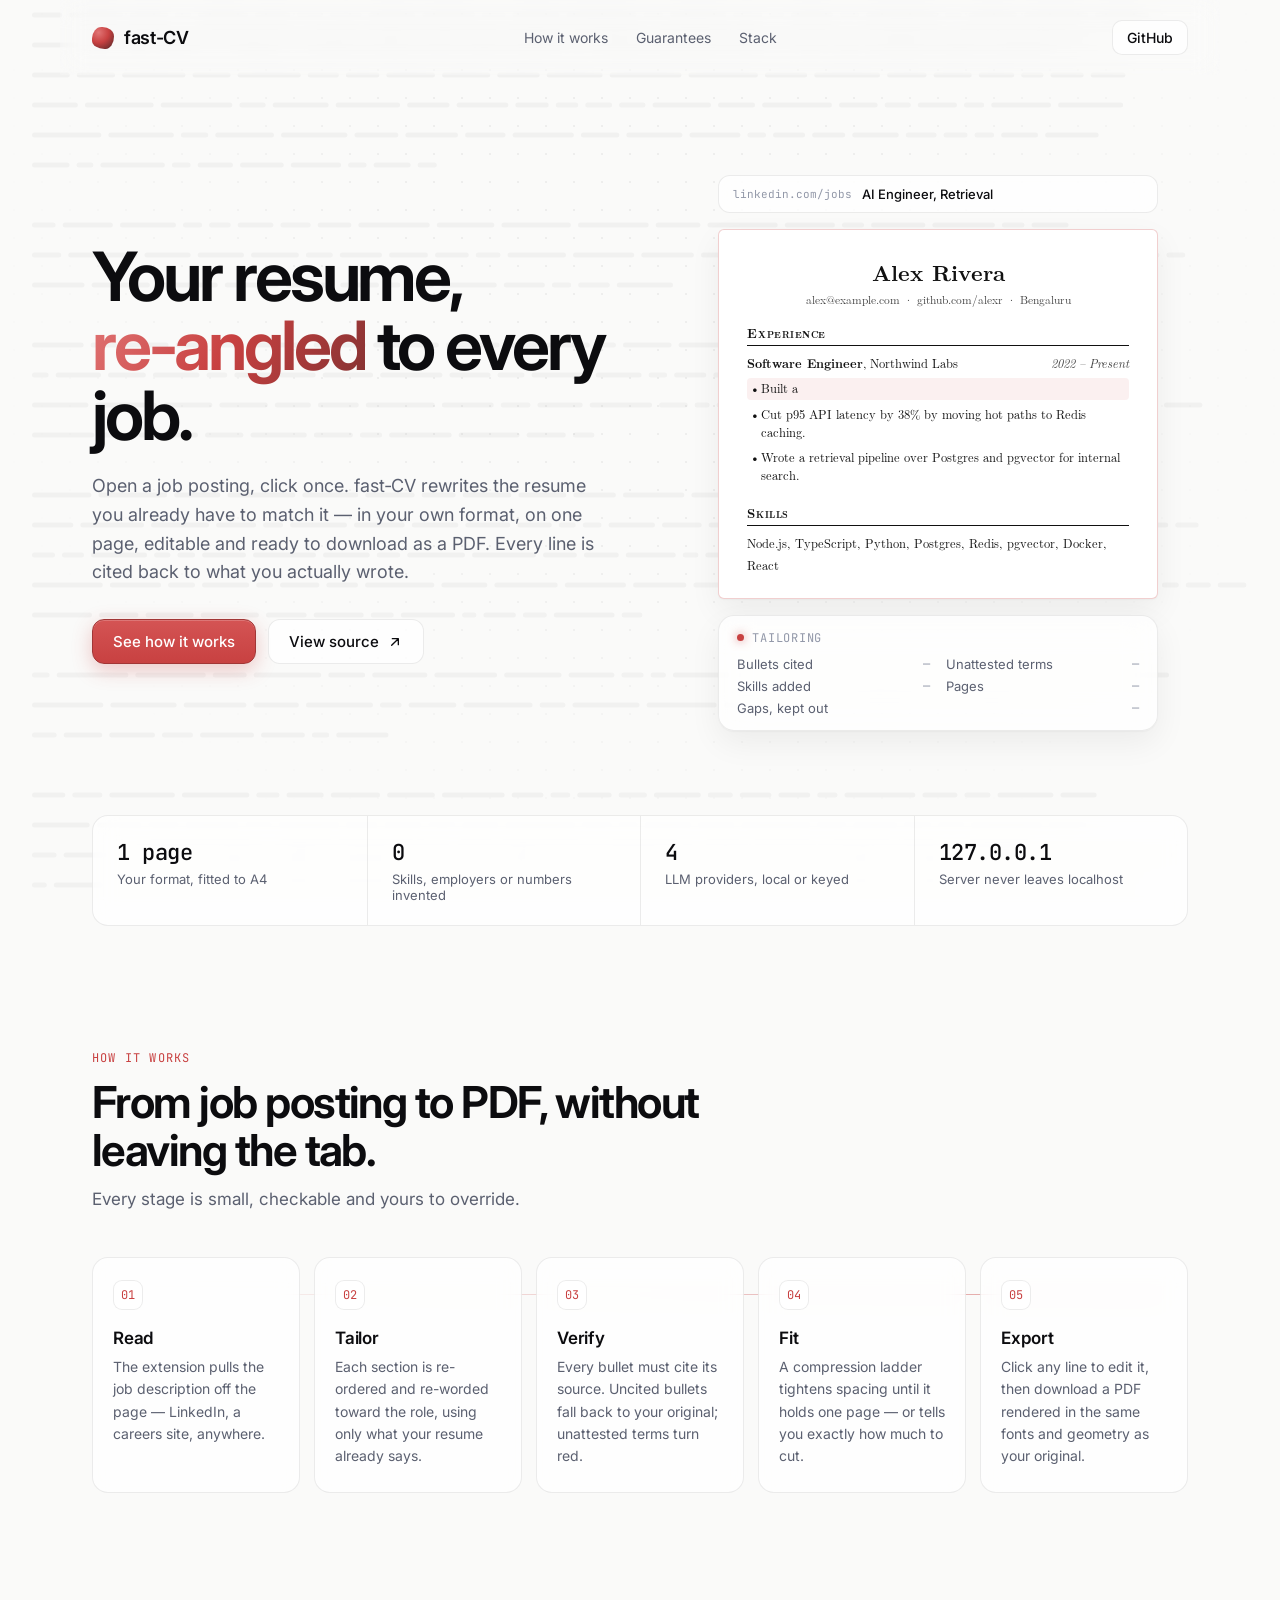
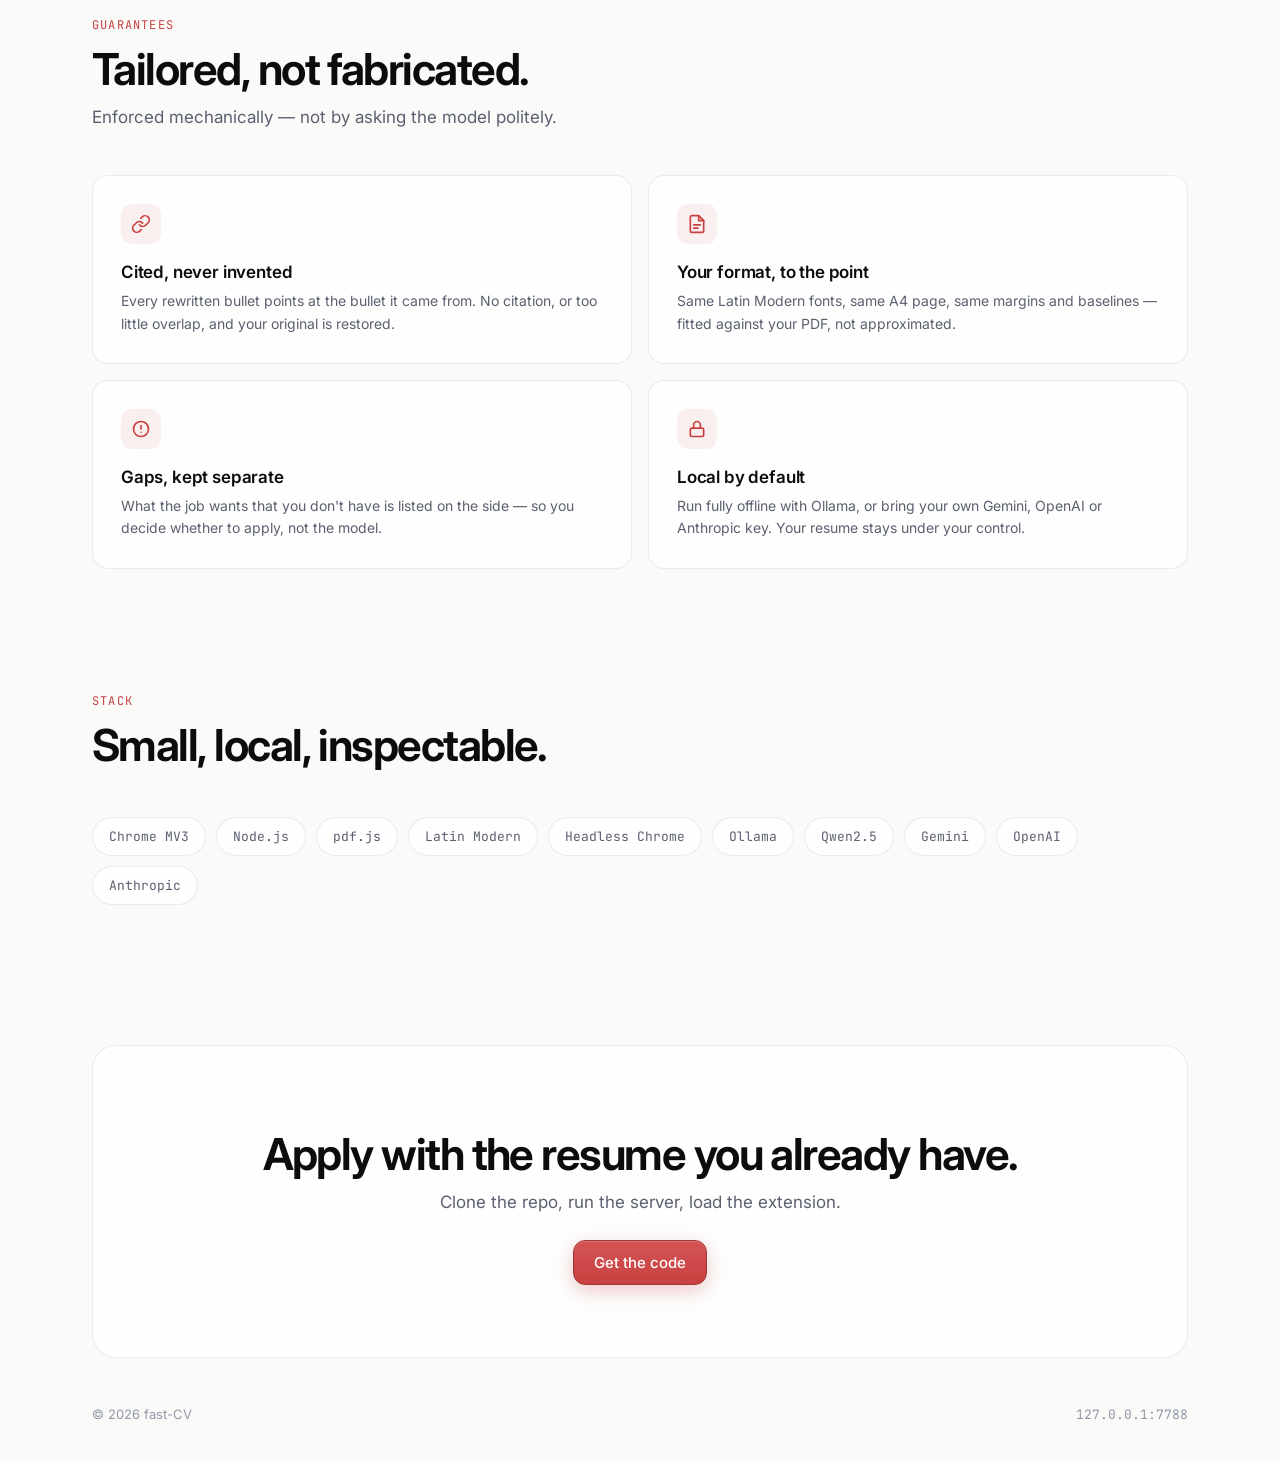
==== landing/index.html @ a560c229 "[FEAT] - Vibe coded version rollout" ====
<!doctype html>
<html lang="en">
  <head>
    <meta charset="UTF-8" />
    <meta name="viewport" content="width=device-width, initial-scale=1.0" />
    <title>fast-CV</title>
    <meta
      name="description"
      content="fast-CV re-angles the resume you already have to the job you're looking at — in your own format, on one page, without inventing anything."
    />
    <meta name="theme-color" content="#fafaf9" />
    <meta property="og:title" content="fast-CV — Your resume, re-angled to the job" />
    <meta
      property="og:description"
      content="Open a job, click once, get your resume tailored to it — cited, verified, one page."
    />
    <meta property="og:type" content="website" />
    <link rel="icon" href="data:image/svg+xml,%3Csvg xmlns='http://www.w3.org/2000/svg' viewBox='0 0 64 64'%3E%3Cdefs%3E%3CradialGradient id='g' cx='.3' cy='.25' r='.85'%3E%3Cstop offset='0' stop-color='%23e17575'/%3E%3Cstop offset='.45' stop-color='%23c84141'/%3E%3Cstop offset='.75' stop-color='%23853232'/%3E%3Cstop offset='1' stop-color='%233d1a1a'/%3E%3C/radialGradient%3E%3C/defs%3E%3Cpath fill='url(%23g)' d='M32 4c14 0 28 10 28 27S47 60 31 60 4 49 4 33 18 4 32 4z'/%3E%3C/svg%3E" type="image/svg+xml" />
    <link rel="preconnect" href="https://fonts.googleapis.com" />
    <link rel="preconnect" href="https://fonts.gstatic.com" crossorigin />
    <link
      href="https://fonts.googleapis.com/css2?family=Inter:wght@400;500;600;700&family=JetBrains+Mono:wght@400;500&display=swap"
      rel="stylesheet"
    />
    <link rel="stylesheet" href="index.css" />
    <script>
      document.documentElement.classList.add("js");
    </script>
  </head>
  <body>
    <div class="backdrop" aria-hidden="true">
      <canvas id="lines"></canvas>
      <div class="grid"></div>
    </div>

    <header class="nav">
      <a class="logo" href="#top" aria-label="fast-CV home">
        <span class="logo-mark"></span>
        fast-CV
      </a>
      <nav class="nav-links">
        <a href="#how">How it works</a>
        <a href="#features">Guarantees</a>
        <a href="#stack">Stack</a>
      </nav>
      <div class="nav-actions">
        <a class="btn btn-small nav-github" href="https://github.com/thenameisvicky/fast-resume" target="_blank" rel="noopener">GitHub</a>
        <button id="menuToggle" class="icon-btn menu-btn" aria-label="Open menu" aria-expanded="false" aria-controls="mobileMenu">
          <span class="menu-lines"><span></span><span></span></span>
        </button>
      </div>
    </header>

    <nav id="mobileMenu" class="mobile-menu" aria-label="Mobile">
      <a href="#how">How it works</a>
      <a href="#features">Guarantees</a>
      <a href="#stack">Stack</a>
      <a href="https://github.com/thenameisvicky/fast-resume" target="_blank" rel="noopener">GitHub</a>
    </nav>

    <main id="top">
      <section class="hero">
        <div class="hero-copy">
          <h1 class="load-in" style="--d: 0ms">Your resume, <span class="accent">re&#8209;angled</span> to every job.</h1>
          <p class="lead load-in" style="--d: 200ms">
            Open a job posting, click once. fast&#8209;CV rewrites the resume you already
            have to match it — in your own format, on one page, editable and ready
            to download as a PDF. Every line is cited back to what you actually wrote.
          </p>
          <div class="hero-cta load-in" style="--d: 300ms">
            <a class="btn btn-primary" href="#how">See how it works</a>
            <a class="btn btn-ghost" href="https://github.com/thenameisvicky/fast-resume" target="_blank" rel="noopener">
              View source
              <svg viewBox="0 0 24 24" fill="none" stroke="currentColor" stroke-width="2" stroke-linecap="round" stroke-linejoin="round"><path d="M7 17 17 7M8 7h9v9"/></svg>
            </a>
          </div>
        </div>

        <div class="hero-visual load-in" style="--d: 450ms">
          <div class="job">
            <span class="job-host" id="jobHost">jobs.example.com</span>
            <span class="job-title" id="jobTitle">AI Engineer, Retrieval</span>
          </div>

          <article class="paper" id="paper" aria-label="Example resume being tailored">
            <p class="paper-name">Alex Rivera</p>
            <p class="paper-contact">alex@example.com · github.com/alexr · Bengaluru</p>
            <span class="paper-rule">Experience</span>
            <div class="paper-role"><span><b>Software Engineer</b>, Northwind Labs</span><em>2022 – Present</em></div>
            <ul class="bullets" id="bullets"></ul>
            <span class="paper-rule">Skills</span>
            <p class="skills" id="skills"></p>
          </article>

          <div class="status-card">
            <div class="status-head">
              <span class="live-dot"></span>
              <span id="demoState">Reading job post</span>
            </div>
            <ul class="checks" id="checks">
              <li data-check="cited"><span>Bullets cited</span><span class="check-value">—</span></li>
              <li data-check="unattested"><span>Unattested terms</span><span class="check-value">—</span></li>
              <li data-check="added"><span>Skills added</span><span class="check-value">—</span></li>
              <li data-check="pages"><span>Pages</span><span class="check-value">—</span></li>
              <li data-check="gaps" class="gaps"><span>Gaps, kept out</span><span class="check-value">—</span></li>
            </ul>
          </div>
        </div>
      </section>

      <section class="specs reveal" aria-label="Guarantees in numbers">
        <div class="spec"><span class="spec-value">1 page</span><span class="spec-label">Your format, fitted to A4</span></div>
        <div class="spec"><span class="spec-value">0</span><span class="spec-label">Skills, employers or numbers invented</span></div>
        <div class="spec"><span class="spec-value">4</span><span class="spec-label">LLM providers, local or keyed</span></div>
        <div class="spec"><span class="spec-value">127.0.0.1</span><span class="spec-label">Server never leaves localhost</span></div>
      </section>

      <section id="how" class="section">
        <div class="section-head reveal">
          <span class="eyebrow">How it works</span>
          <h2>From job posting to PDF, without leaving the tab.</h2>
          <p>Every stage is small, checkable and yours to override.</p>
        </div>

        <ol class="pipeline">
          <li class="stage reveal">
            <span class="stage-num">01</span>
            <h3>Read</h3>
            <p>The extension pulls the job description off the page — LinkedIn, a careers site, anywhere.</p>
          </li>
          <li class="stage reveal">
            <span class="stage-num">02</span>
            <h3>Tailor</h3>
            <p>Each section is re-ordered and re-worded toward the role, using only what your resume already says.</p>
          </li>
          <li class="stage reveal">
            <span class="stage-num">03</span>
            <h3>Verify</h3>
            <p>Every bullet must cite its source. Uncited bullets fall back to your original; unattested terms turn red.</p>
          </li>
          <li class="stage reveal">
            <span class="stage-num">04</span>
            <h3>Fit</h3>
            <p>A compression ladder tightens spacing until it holds one page — or tells you exactly how much to cut.</p>
          </li>
          <li class="stage reveal">
            <span class="stage-num">05</span>
            <h3>Export</h3>
            <p>Click any line to edit it, then download a PDF rendered in the same fonts and geometry as your original.</p>
          </li>
        </ol>
      </section>

      <section id="features" class="section">
        <div class="section-head reveal">
          <span class="eyebrow">Guarantees</span>
          <h2>Tailored, not fabricated.</h2>
          <p>Enforced mechanically — not by asking the model politely.</p>
        </div>

        <div class="features">
          <article class="feature reveal">
            <div class="feature-icon">
              <svg viewBox="0 0 24 24" fill="none" stroke="currentColor" stroke-width="2" stroke-linecap="round" stroke-linejoin="round"><path d="M10 13a5 5 0 0 0 7.54.54l3-3a5 5 0 0 0-7.07-7.07l-1.72 1.71"/><path d="M14 11a5 5 0 0 0-7.54-.54l-3 3a5 5 0 0 0 7.07 7.07l1.71-1.71"/></svg>
            </div>
            <h3>Cited, never invented</h3>
            <p>Every rewritten bullet points at the bullet it came from. No citation, or too little overlap, and your original is restored.</p>
          </article>
          <article class="feature reveal">
            <div class="feature-icon">
              <svg viewBox="0 0 24 24" fill="none" stroke="currentColor" stroke-width="2" stroke-linecap="round" stroke-linejoin="round"><path d="M14 2H6a2 2 0 0 0-2 2v16a2 2 0 0 0 2 2h12a2 2 0 0 0 2-2V8z"/><path d="M14 2v6h6M8 13h8M8 17h5"/></svg>
            </div>
            <h3>Your format, to the point</h3>
            <p>Same Latin Modern fonts, same A4 page, same margins and baselines — fitted against your PDF, not approximated.</p>
          </article>
          <article class="feature reveal">
            <div class="feature-icon">
              <svg viewBox="0 0 24 24" fill="none" stroke="currentColor" stroke-width="2" stroke-linecap="round" stroke-linejoin="round"><circle cx="12" cy="12" r="9"/><path d="M12 8v4M12 16h.01"/></svg>
            </div>
            <h3>Gaps, kept separate</h3>
            <p>What the job wants that you don't have is listed on the side — so you decide whether to apply, not the model.</p>
          </article>
          <article class="feature reveal">
            <div class="feature-icon">
              <svg viewBox="0 0 24 24" fill="none" stroke="currentColor" stroke-width="2" stroke-linecap="round" stroke-linejoin="round"><rect x="4" y="11" width="16" height="10" rx="2"/><path d="M8 11V7a4 4 0 0 1 8 0v4"/></svg>
            </div>
            <h3>Local by default</h3>
            <p>Run fully offline with Ollama, or bring your own Gemini, OpenAI or Anthropic key. Your resume stays under your control.</p>
          </article>
        </div>
      </section>

      <section id="stack" class="section">
        <div class="section-head reveal">
          <span class="eyebrow">Stack</span>
          <h2>Small, local, inspectable.</h2>
        </div>
        <ul class="stack reveal">
          <li>Chrome MV3</li>
          <li>Node.js</li>
          <li>pdf.js</li>
          <li>Latin Modern</li>
          <li>Headless Chrome</li>
          <li>Ollama</li>
          <li>Qwen2.5</li>
          <li>Gemini</li>
          <li>OpenAI</li>
          <li>Anthropic</li>
        </ul>
      </section>

      <section class="cta reveal">
        <h2>Apply with the resume you already have.</h2>
        <p>Clone the repo, run the server, load the extension.</p>
        <a class="btn btn-primary" href="https://github.com/thenameisvicky/fast-resume" target="_blank" rel="noopener">Get the code</a>
      </section>
    </main>

    <footer class="footer">
      <span>© <span id="year"></span> fast-CV</span>
      <span class="footer-mono">127.0.0.1:7788</span>
    </footer>

    <script src="index.js" defer></script>
  </body>
</html>
---- landing/index.css ----
* {
  box-sizing: border-box;
}

:root {
  --bg: #fafaf9;
  --surface: rgba(255, 255, 255, 0.72);
  --surface-solid: #ffffff;
  --border: rgba(15, 15, 20, 0.08);
  --text: #0c0c0f;
  --muted: #5b6070;
  --faint: #9298a8;
  --accent: #c84141;
  --accent-strong: #a13636;
  --accent-soft: rgba(200, 65, 65, 0.08);
  --grid: rgba(15, 15, 20, 0.05);
  --shadow: 0 1px 2px rgba(15, 15, 20, 0.04), 0 12px 32px rgba(15, 15, 20, 0.06);
  --radius: 16px;
  color-scheme: light;
}

html {
  scroll-behavior: smooth;
}

body {
  margin: 0;
  min-height: 100vh;
  background: var(--bg);
  color: var(--text);
  font-family: Inter, system-ui, -apple-system, sans-serif;
  -webkit-font-smoothing: antialiased;
  overflow-x: hidden;
}

a {
  color: inherit;
  text-decoration: none;
}

/* ---------- Animated background ---------- */

.backdrop {
  position: fixed;
  inset: 0;
  z-index: -1;
  overflow: hidden;
  pointer-events: none;
}

#lines {
  position: absolute;
  inset: 0;
  width: 100%;
  height: 100%;
}

.grid {
  position: absolute;
  inset: 0;
  background-image: radial-gradient(var(--grid) 1px, transparent 1px);
  background-size: 28px 28px;
  mask-image: radial-gradient(ellipse at 50% 30%, #000 30%, transparent 75%);
  -webkit-mask-image: radial-gradient(ellipse at 50% 30%, #000 30%, transparent 75%);
}

/* ---------- Nav ---------- */

.nav {
  position: sticky;
  top: 0;
  z-index: 10;
  display: flex;
  align-items: center;
  justify-content: space-between;
  gap: 16px;
  max-width: 1160px;
  margin: 0 auto;
  padding: 20px 32px;
  backdrop-filter: blur(12px);
  -webkit-backdrop-filter: blur(12px);
}

.logo {
  display: flex;
  align-items: center;
  gap: 10px;
  font-size: 18px;
  font-weight: 600;
  letter-spacing: -0.02em;
}

.logo-mark {
  width: 22px;
  height: 22px;
  background: radial-gradient(circle at 30% 25%, #e17575, #c84141 45%, #853232 75%, #3d1a1a 100%);
  border-radius: 45% 55% 40% 60% / 55% 45% 60% 40%;
  animation:
    spin 8s linear infinite,
    morph 4s ease-in-out infinite alternate;
}

.nav-links {
  display: flex;
  gap: 28px;
  font-size: 14px;
  color: var(--muted);
}

.nav-links a:hover {
  color: var(--text);
}

.nav-actions {
  display: flex;
  align-items: center;
  gap: 10px;
}

.icon-btn {
  width: 36px;
  height: 36px;
  display: grid;
  place-items: center;
  border-radius: 10px;
  border: 1px solid var(--border);
  background: var(--surface);
  color: var(--muted);
  cursor: pointer;
  transition: color 200ms ease, border-color 200ms ease;
}

.icon-btn:hover {
  color: var(--text);
}

.icon-btn svg {
  width: 16px;
  height: 16px;
}

/* ---------- Buttons ---------- */

.btn {
  display: inline-flex;
  align-items: center;
  gap: 8px;
  padding: 12px 20px;
  border-radius: 12px;
  font-size: 15px;
  font-weight: 500;
  border: 1px solid var(--border);
  background: var(--surface);
  transition: transform 150ms ease, box-shadow 200ms ease, background 200ms ease;
}

.btn:active {
  transform: scale(0.97);
}

.btn svg {
  width: 16px;
  height: 16px;
}

.btn-small {
  padding: 8px 14px;
  font-size: 14px;
  border-radius: 10px;
}

.btn-primary {
  background: linear-gradient(180deg, #d45454, #c84141);
  border-color: #a13636;
  color: #fff;
  box-shadow: 0 6px 20px rgba(200, 65, 65, 0.28), inset 0 1px 0 rgba(255, 255, 255, 0.2);
}

.btn-primary:hover {
  box-shadow: 0 10px 28px rgba(200, 65, 65, 0.38), inset 0 1px 0 rgba(255, 255, 255, 0.2);
}

.btn-ghost:hover,
.btn-small:hover {
  box-shadow: var(--shadow);
}

/* ---------- Hero ---------- */

main {
  max-width: 1160px;
  margin: 0 auto;
  padding: 0 32px;
}

.hero {
  display: grid;
  grid-template-columns: 1.1fr 1fr;
  align-items: center;
  gap: 48px;
  min-height: min(calc(100vh - 160px), 760px);
  padding: 48px 0 32px;
}

.live-dot {
  width: 7px;
  height: 7px;
  border-radius: 50%;
  background: var(--accent);
  box-shadow: 0 0 10px rgba(200, 65, 65, 0.7);
  animation: blink 1.6s ease-in-out infinite;
}

@keyframes blink {
  0%, 100% { opacity: 1; }
  50% { opacity: 0.35; }
}

h1 {
  margin: 0;
  font-size: clamp(40px, 6vw, 68px);
  line-height: 1.02;
  letter-spacing: -0.045em;
  font-weight: 650;
}

.accent {
  background: linear-gradient(120deg, #e17575, #c84141 50%, #853232);
  -webkit-background-clip: text;
  background-clip: text;
  color: transparent;
}

.lead {
  margin: 22px 0 0;
  max-width: 520px;
  font-size: 18px;
  line-height: 1.6;
  color: var(--muted);
}

.hero-cta {
  display: flex;
  flex-wrap: wrap;
  gap: 12px;
  margin-top: 32px;
}

.hero-visual {
  display: flex;
  flex-direction: column;
  align-items: center;
  gap: 16px;
}

/* The logo mark keeps the liquid motion. */
@keyframes spin {
  to { transform: rotate(360deg); }
}

@keyframes morph {
  0% { border-radius: 45% 55% 40% 60% / 55% 45% 60% 40%; }
  50% { border-radius: 58% 42% 52% 48% / 44% 56% 46% 54%; }
  100% { border-radius: 60% 40% 55% 45% / 40% 60% 45% 55%; }
}

/* ---------- Resume demo ---------- */

@font-face {
  font-family: "Latin Modern";
  src: url("fonts/lmroman10-regular.otf") format("opentype");
  font-weight: 400;
  font-style: normal;
  font-display: swap;
}

@font-face {
  font-family: "Latin Modern";
  src: url("fonts/lmroman10-bold.otf") format("opentype");
  font-weight: 700;
  font-style: normal;
  font-display: swap;
}

@font-face {
  font-family: "Latin Modern";
  src: url("fonts/lmroman10-italic.otf") format("opentype");
  font-weight: 400;
  font-style: italic;
  font-display: swap;
}

.job {
  display: flex;
  text-align: left;
  align-items: center;
  gap: 10px;
  width: min(100%, 440px);
  padding: 10px 14px;
  border-radius: 12px;
  border: 1px solid var(--border);
  background: var(--surface);
  backdrop-filter: blur(12px);
  -webkit-backdrop-filter: blur(12px);
  font-size: 13px;
  color: var(--muted);
}

.job-host {
  font-family: "JetBrains Mono", monospace;
  font-size: 11px;
  color: var(--faint);
  white-space: nowrap;
}

.job-title {
  flex: 1;
  min-width: 0;
  overflow: hidden;
  text-overflow: ellipsis;
  white-space: nowrap;
  color: var(--text);
  font-weight: 500;
  transition: opacity 250ms ease;
}

.job-title.fading {
  opacity: 0;
}

.paper {
  width: min(100%, 440px);
  padding: 26px 28px 24px;
  border-radius: 6px;
  border: 1px solid var(--border);
  background: var(--surface-solid);
  box-shadow: var(--shadow);
  font-family: "Latin Modern", "Computer Modern", Georgia, serif;
  text-align: left;
  color: #111;
  transition: border-color 700ms ease, box-shadow 700ms ease;
}

.paper.working {
  border-color: rgba(200, 65, 65, 0.25);
}

.paper-name {
  margin: 0;
  text-align: center;
  font-size: 22px;
  font-weight: 700;
  letter-spacing: 0.01em;
}

.paper-contact {
  margin: 4px 0 0;
  text-align: center;
  font-size: 11.5px;
  color: #444;
}

.paper-rule {
  display: block;
  margin: 16px 0 8px;
  padding-bottom: 3px;
  border-bottom: 0.75px solid #111;
  font-size: 13px;
  font-weight: 700;
  font-variant: small-caps;
  letter-spacing: 0.04em;
}

.paper-role {
  display: flex;
  justify-content: space-between;
  gap: 12px;
  font-size: 12.5px;
}

.paper-role em {
  color: #444;
}

.bullets {
  list-style: none;
  margin: 6px 0 0;
  padding: 0;
}

.bullets li {
  position: relative;
  margin-top: 4px;
  padding: 2px 4px 2px 14px;
  border-radius: 4px;
  font-size: 12.5px;
  line-height: 1.42;
  transition: background 400ms ease;
}

.bullets li::before {
  content: "•";
  position: absolute;
  left: 3px;
}

.bullets li.active {
  background: var(--accent-soft);
}

.bullet-text {
  transition:
    opacity 300ms ease,
    filter 300ms ease;
}

.bullet-text.fading {
  opacity: 0;
  filter: blur(4px);
}

.cite {
  display: inline-block;
  margin-left: 6px;
  padding: 0 5px;
  border-radius: 4px;
  background: var(--accent-soft);
  font-family: "JetBrains Mono", monospace;
  font-size: 9.5px;
  line-height: 15px;
  color: var(--accent);
  vertical-align: 1px;
  animation: word-in 380ms cubic-bezier(0.2, 0.7, 0.2, 1) both;
}

.skills {
  display: flex;
  flex-wrap: wrap;
  gap: 4px 0;
  margin: 0;
  font-size: 12.5px;
}

.skills span {
  display: inline-block;
}

.skills span:not(:last-child)::after {
  content: ",";
  margin-right: 5px;
}

.skills .lead-skill {
  font-weight: 700;
}

.status-card {
  width: min(100%, 440px);
  padding: 14px 18px;
  border-radius: var(--radius);
  border: 1px solid var(--border);
  background: var(--surface);
  backdrop-filter: blur(16px);
  -webkit-backdrop-filter: blur(16px);
  box-shadow: var(--shadow);
  text-align: left;
}

.status-head {
  display: flex;
  align-items: center;
  gap: 8px;
  font-size: 12px;
  font-family: "JetBrains Mono", monospace;
  color: var(--faint);
  text-transform: uppercase;
  letter-spacing: 0.06em;
}

.checks {
  list-style: none;
  margin: 10px 0 0;
  padding: 0;
  display: grid;
  grid-template-columns: 1fr 1fr;
  gap: 6px 16px;
}

.checks li {
  display: flex;
  justify-content: space-between;
  gap: 8px;
  font-size: 13px;
  color: var(--muted);
}

.checks li.gaps {
  grid-column: 1 / -1;
}

.check-value {
  font-family: "JetBrains Mono", monospace;
  font-size: 12px;
  color: var(--faint);
  font-variant-numeric: tabular-nums;
  text-align: right;
  transition: color 300ms ease;
}

.checks li.done .check-value {
  color: var(--text);
}

.checks li.gaps.done .check-value {
  color: var(--accent);
}

.word {
  display: inline-block;
  animation: word-in 380ms cubic-bezier(0.2, 0.7, 0.2, 1) both;
}

@keyframes word-in {
  from { opacity: 0; transform: translateY(6px); filter: blur(4px); }
  to { opacity: 1; transform: none; filter: none; }
}

#demoState {
  transition: opacity 250ms ease;
}

#demoState.fading {
  opacity: 0;
}

/* ---------- Specs strip ---------- */

.specs {
  display: grid;
  grid-template-columns: repeat(4, 1fr);
  border: 1px solid var(--border);
  border-radius: var(--radius);
  background: var(--surface);
  backdrop-filter: blur(12px);
  -webkit-backdrop-filter: blur(12px);
  overflow: hidden;
}

.spec {
  display: flex;
  flex-direction: column;
  gap: 4px;
  padding: 22px 24px;
}

.spec + .spec {
  border-left: 1px solid var(--border);
}

.spec-value {
  font-family: "JetBrains Mono", monospace;
  font-size: 22px;
  font-weight: 500;
  letter-spacing: -0.02em;
}

.spec-label {
  font-size: 13px;
  color: var(--muted);
}

/* ---------- Sections ---------- */

.section {
  padding: 120px 0 0;
}

.section-head {
  max-width: 620px;
  margin-bottom: 48px;
}

.eyebrow {
  font-family: "JetBrains Mono", monospace;
  font-size: 12px;
  text-transform: uppercase;
  letter-spacing: 0.1em;
  color: var(--accent);
}

h2 {
  margin: 12px 0 0;
  font-size: clamp(30px, 4vw, 44px);
  line-height: 1.1;
  letter-spacing: -0.035em;
  font-weight: 650;
}

.section-head p {
  margin: 14px 0 0;
  font-size: 17px;
  color: var(--muted);
}

h3 {
  margin: 0;
  font-size: 17px;
  font-weight: 600;
  letter-spacing: -0.01em;
}

/* Pipeline */

.pipeline {
  list-style: none;
  margin: 0;
  padding: 0;
  display: grid;
  grid-template-columns: repeat(5, 1fr);
  gap: 14px;
  position: relative;
}

.pipeline::before {
  content: "";
  position: absolute;
  top: 37px;
  left: 24px;
  right: 24px;
  height: 1px;
  background: linear-gradient(90deg, transparent, var(--accent), transparent);
  background-size: 200% 100%;
  animation: flow 3s linear infinite;
  opacity: 0.5;
}

@keyframes flow {
  from { background-position: 100% 0; }
  to { background-position: -100% 0; }
}

.stage {
  position: relative;
  padding: 22px 20px 24px;
  border-radius: var(--radius);
  border: 1px solid var(--border);
  background: var(--surface);
  backdrop-filter: blur(12px);
  -webkit-backdrop-filter: blur(12px);
  transition: transform 250ms ease, box-shadow 250ms ease, border-color 250ms ease;
}

.stage:hover {
  transform: translateY(-4px);
  box-shadow: var(--shadow);
  border-color: rgba(200, 65, 65, 0.3);
}

.stage-num {
  display: inline-grid;
  place-items: center;
  width: 30px;
  height: 30px;
  margin-bottom: 18px;
  border-radius: 9px;
  background: var(--surface-solid);
  border: 1px solid var(--border);
  font-family: "JetBrains Mono", monospace;
  font-size: 12px;
  color: var(--accent);
}

.stage p,
.feature p {
  margin: 8px 0 0;
  font-size: 14px;
  line-height: 1.6;
  color: var(--muted);
}

/* Features */

.features {
  display: grid;
  grid-template-columns: repeat(2, 1fr);
  gap: 16px;
}

.feature {
  padding: 28px;
  border-radius: var(--radius);
  border: 1px solid var(--border);
  background: var(--surface);
  backdrop-filter: blur(12px);
  -webkit-backdrop-filter: blur(12px);
  transition: box-shadow 250ms ease;
}

.feature:hover {
  box-shadow: var(--shadow);
}

.feature-icon {
  width: 40px;
  height: 40px;
  display: grid;
  place-items: center;
  margin-bottom: 18px;
  border-radius: 11px;
  background: var(--accent-soft);
  color: var(--accent);
}

.feature-icon svg {
  width: 20px;
  height: 20px;
}

/* Stack */

.stack {
  list-style: none;
  margin: 0;
  padding: 0;
  display: flex;
  flex-wrap: wrap;
  gap: 10px;
}

.stack li {
  padding: 10px 16px;
  border-radius: 999px;
  border: 1px solid var(--border);
  background: var(--surface);
  font-family: "JetBrains Mono", monospace;
  font-size: 13px;
  color: var(--muted);
  transition: color 200ms ease, border-color 200ms ease;
}

.stack li:hover {
  color: var(--text);
  border-color: rgba(200, 65, 65, 0.35);
}

/* CTA */

.cta {
  position: relative;
  margin: 140px 0 0;
  padding: 72px 32px;
  text-align: center;
  border-radius: 24px;
  border: 1px solid var(--border);
  background: var(--surface);
  backdrop-filter: blur(16px);
  -webkit-backdrop-filter: blur(16px);
  overflow: hidden;
}

.cta p {
  margin: 14px 0 28px;
  color: var(--muted);
  font-size: 17px;
}

/* Footer */

.footer {
  display: flex;
  justify-content: space-between;
  gap: 16px;
  max-width: 1160px;
  margin: 0 auto;
  padding: 48px 32px 40px;
  font-size: 13px;
  color: var(--faint);
}

.footer-mono {
  font-family: "JetBrains Mono", monospace;
}

/* ---------- Reveal on scroll ---------- */

.js .reveal {
  opacity: 0;
  transform: translateY(18px);
  transition: opacity 700ms ease, transform 700ms cubic-bezier(0.2, 0.7, 0.2, 1);
}

.js .reveal.visible {
  opacity: 1;
  transform: none;
}


/* ---------- Responsive ---------- */

@media (max-width: 960px) {
  .hero {
    grid-template-columns: 1fr;
    min-height: auto;
    text-align: center;
  }
  .lead {
    margin-left: auto;
    margin-right: auto;
  }
  .hero-cta {
    justify-content: center;
  }
  .pipeline {
    grid-template-columns: 1fr 1fr;
  }
  .pipeline::before {
    display: none;
  }
  .specs {
    grid-template-columns: 1fr 1fr;
  }
  .spec:nth-child(3) {
    border-left: none;
  }
  .spec:nth-child(n + 3) {
    border-top: 1px solid var(--border);
  }
}

@media (max-width: 640px) {
  .nav {
    padding: 14px 16px;
  }
  .nav-links {
    display: none;
  }
  main {
    padding: 0 16px;
  }
  .hero {
    padding-top: 24px;
  }
  .paper {
    padding: 20px 18px 18px;
  }
  .paper-name {
    font-size: 19px;
  }
  .bullets li,
  .paper-role,
  .skills {
    font-size: 11.5px;
  }
  .paper-role {
    flex-wrap: wrap;
    gap: 0 12px;
  }
  .checks {
    grid-template-columns: 1fr;
  }
  .checks li.gaps {
    flex-wrap: wrap;
  }
  .pipeline,
  .features {
    grid-template-columns: 1fr;
  }
  .section {
    padding-top: 88px;
  }
  .spec {
    padding: 18px 16px;
  }
  .spec-value {
    font-size: 18px;
  }
  .cta {
    padding: 56px 20px;
  }
  .footer {
    padding: 40px 16px 32px;
  }
}

/* ---------- Load-in (hero) ---------- */

.js .load-in {
  opacity: 0;
  transform: translateY(24px);
  filter: blur(6px);
  transition:
    opacity 800ms ease,
    transform 800ms cubic-bezier(0.2, 0.7, 0.2, 1),
    filter 800ms ease;
  transition-delay: var(--d, 0ms);
}

.js .hero-visual.load-in {
  transform: translateY(16px);
  transition-duration: 1000ms;
}

.js.loaded .load-in {
  opacity: 1;
  transform: none;
  filter: none;
}

/* ---------- Mobile menu ---------- */

.menu-btn {
  display: none;
}

.menu-lines {
  position: relative;
  width: 16px;
  height: 10px;
}

.menu-lines span {
  position: absolute;
  left: 0;
  width: 100%;
  height: 1.5px;
  border-radius: 2px;
  background: currentColor;
  transition: transform 300ms ease, top 300ms ease;
}

.menu-lines span:first-child { top: 0; }
.menu-lines span:last-child { top: 8.5px; }

.menu-open .menu-lines span:first-child { top: 4.25px; transform: rotate(45deg); }
.menu-open .menu-lines span:last-child { top: 4.25px; transform: rotate(-45deg); }

.mobile-menu {
  position: fixed;
  top: 64px;
  left: 16px;
  right: 16px;
  z-index: 9;
  display: flex;
  flex-direction: column;
  padding: 8px;
  border-radius: var(--radius);
  border: 1px solid var(--border);
  background: var(--surface-solid);
  box-shadow: var(--shadow);
  opacity: 0;
  visibility: hidden;
  transform: translateY(-12px) scale(0.98);
  transform-origin: top center;
  transition: opacity 250ms ease, transform 300ms cubic-bezier(0.2, 0.7, 0.2, 1), visibility 0s linear 300ms;
}

.mobile-menu a {
  padding: 14px 16px;
  border-radius: 10px;
  font-size: 16px;
  font-weight: 500;
  opacity: 0;
  transform: translateY(-6px);
  transition: opacity 250ms ease, transform 300ms ease, background 150ms ease;
}

.mobile-menu a:active {
  background: var(--accent-soft);
}

.menu-open .mobile-menu {
  opacity: 1;
  visibility: visible;
  transform: none;
  transition: opacity 250ms ease, transform 300ms cubic-bezier(0.2, 0.7, 0.2, 1);
}

.menu-open .mobile-menu a {
  opacity: 1;
  transform: none;
}

.menu-open .mobile-menu a:nth-child(2) { transition-delay: 40ms; }
.menu-open .mobile-menu a:nth-child(3) { transition-delay: 80ms; }
.menu-open .mobile-menu a:nth-child(4) { transition-delay: 120ms; }

/* Tap feedback on touch devices, where hover does not exist */
@media (hover: none) {
  .stage:active,
  .feature:active {
    transform: scale(0.98);
    border-color: rgba(200, 65, 65, 0.3);
  }
  .stack li:active {
    color: var(--text);
    border-color: rgba(200, 65, 65, 0.35);
  }
}

@media (max-width: 640px) {
  .menu-btn {
    display: grid;
  }
  .nav-github {
    display: none;
  }
  h1 {
    font-size: clamp(36px, 10.5vw, 48px);
  }
  .lead {
    font-size: 16px;
  }
  .hero-cta .btn {
    flex: 1 1 auto;
    justify-content: center;
  }
  .stack {
    gap: 8px;
  }
  .stack li {
    padding: 8px 12px;
    font-size: 12px;
  }
}

@media (min-width: 641px) {
  .mobile-menu {
    display: none;
  }
}

@media (prefers-reduced-motion: reduce) {
  *,
  *::before,
  *::after {
    animation: none !important;
    transition: none !important;
  }
  html {
    scroll-behavior: auto;
  }
  .js .reveal,
  .js .load-in {
    opacity: 1;
    transform: none;
    filter: none;
  }
}
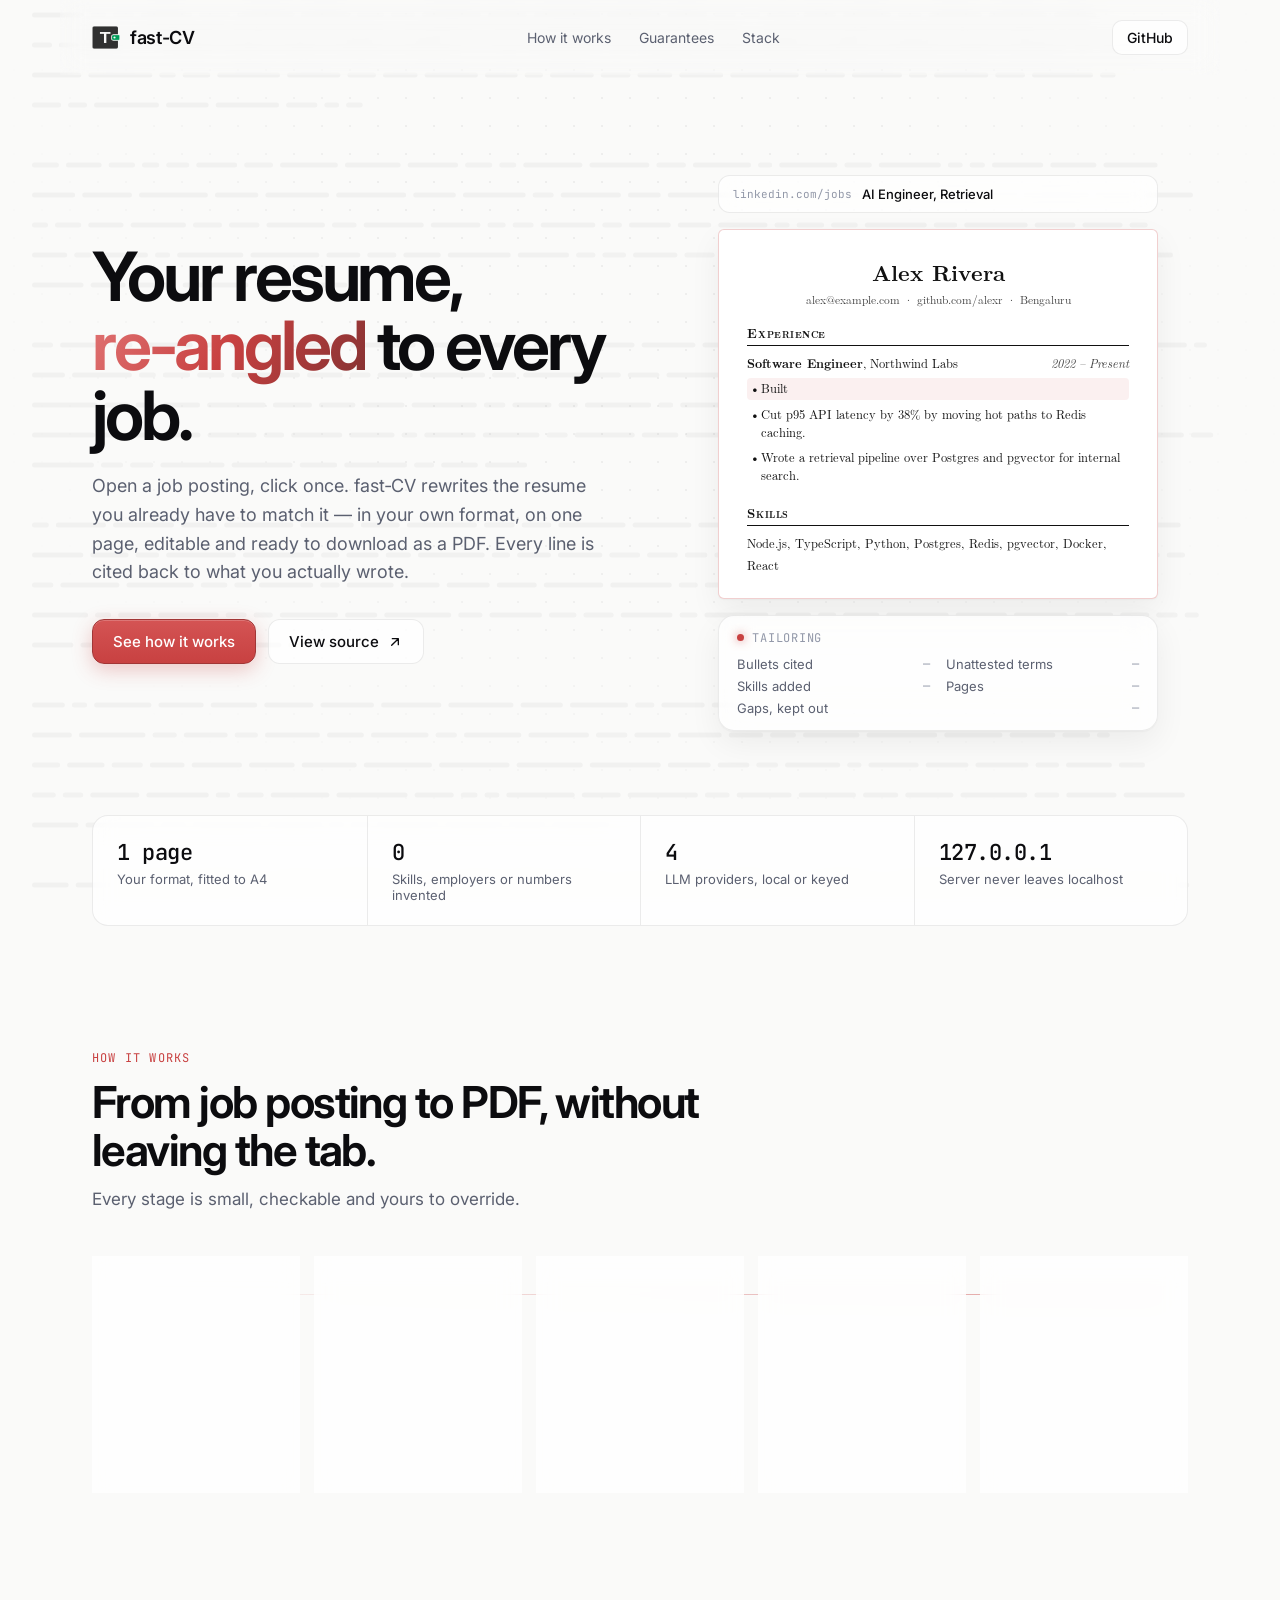
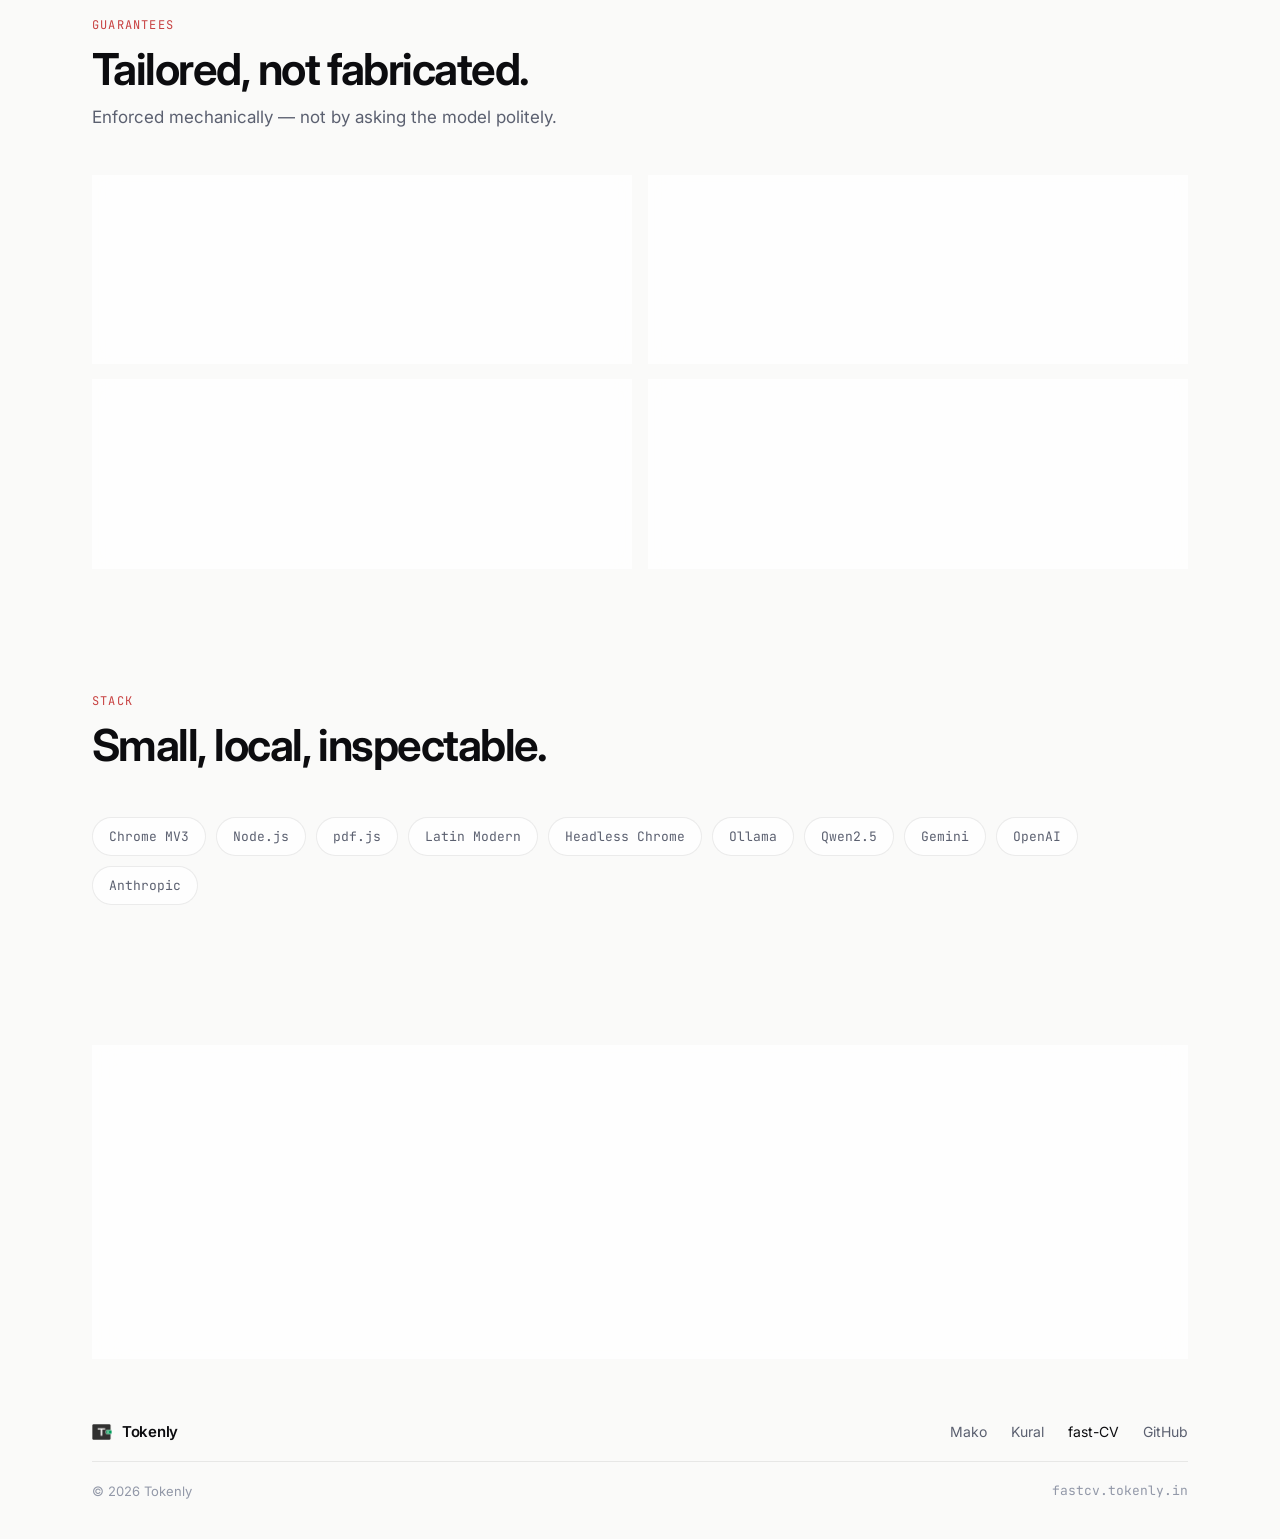
==== commit c16d68cc: "Landing page" ====
--- a/landing/index.html
+++ b/landing/index.html
@@ -10,12 +10,15 @@
     />
     <meta name="theme-color" content="#fafaf9" />
     <meta property="og:title" content="fast-CV — Your resume, re-angled to the job" />
+    <meta property="og:url" content="https://fastcv.tokenly.in/" />
     <meta
       property="og:description"
       content="Open a job, click once, get your resume tailored to it — cited, verified, one page."
     />
     <meta property="og:type" content="website" />
-    <link rel="icon" href="data:image/svg+xml,%3Csvg xmlns='http://www.w3.org/2000/svg' viewBox='0 0 64 64'%3E%3Cdefs%3E%3CradialGradient id='g' cx='.3' cy='.25' r='.85'%3E%3Cstop offset='0' stop-color='%23e17575'/%3E%3Cstop offset='.45' stop-color='%23c84141'/%3E%3Cstop offset='.75' stop-color='%23853232'/%3E%3Cstop offset='1' stop-color='%233d1a1a'/%3E%3C/radialGradient%3E%3C/defs%3E%3Cpath fill='url(%23g)' d='M32 4c14 0 28 10 28 27S47 60 31 60 4 49 4 33 18 4 32 4z'/%3E%3C/svg%3E" type="image/svg+xml" />
+    <meta property="og:image" content="https://tokenly.in/logo.png" />
+    <link rel="icon" href="favicon.png" type="image/png" />
+    <link rel="apple-touch-icon" href="logo.png" />
     <link rel="preconnect" href="https://fonts.googleapis.com" />
     <link rel="preconnect" href="https://fonts.gstatic.com" crossorigin />
     <link
@@ -29,15 +32,17 @@
   </head>
   <body>
     <div class="backdrop" aria-hidden="true">
-      <canvas id="lines"></canvas>
+      <canvas id="bg"></canvas>
       <div class="grid"></div>
     </div>
 
     <header class="nav">
-      <a class="logo" href="#top" aria-label="fast-CV home">
-        <span class="logo-mark"></span>
-        fast-CV
-      </a>
+      <div class="brand">
+        <a class="logo" href="#top" aria-label="fast-CV home">
+          <span class="logo-mark"></span>
+          fast-CV
+        </a>
+      </div>
       <nav class="nav-links">
         <a href="#how">How it works</a>
         <a href="#features">Guarantees</a>
@@ -217,8 +222,22 @@
     </main>
 
     <footer class="footer">
-      <span>© <span id="year"></span> fast-CV</span>
-      <span class="footer-mono">127.0.0.1:7788</span>
+      <div class="footer-top">
+        <a class="logo" href="https://tokenly.in/" aria-label="Tokenly">
+          <span class="logo-mark"></span>
+          Tokenly
+        </a>
+        <nav class="footer-links" aria-label="Tokenly products">
+        <a href="https://tokenly.in/#mako">Mako</a>
+        <a href="https://voice.tokenly.in/">Kural</a>
+        <a href="https://fastcv.tokenly.in/" aria-current="page">fast-CV</a>
+        <a href="https://github.com/thenameisvicky" target="_blank" rel="noopener">GitHub</a>
+        </nav>
+      </div>
+      <div class="footer-bottom">
+        <span>© <span id="year"></span> Tokenly</span>
+        <span class="footer-mono">fastcv.tokenly.in</span>
+      </div>
     </footer>
 
     <script src="index.js" defer></script>
--- a/landing/index.css
+++ b/landing/index.css
@@ -1,3 +1,9 @@
+/* ==========================================================================
+   Tokenly base — identical on tokenly.in, Kural and fast-CV.
+   Change it in one page, copy it to the others. Page styles go below
+   the "Page" banner at the end of this file.
+   ========================================================================== */
+
 * {
   box-sizing: border-box;
 }
@@ -48,7 +54,7 @@
   pointer-events: none;
 }
 
-#lines {
+#bg {
   position: absolute;
   inset: 0;
   width: 100%;
@@ -90,14 +96,18 @@
   letter-spacing: -0.02em;
 }
 
+/* The Tokenly wallet logo, shared by every product. */
 .logo-mark {
-  width: 22px;
-  height: 22px;
-  background: radial-gradient(circle at 30% 25%, #e17575, #c84141 45%, #853232 75%, #3d1a1a 100%);
-  border-radius: 45% 55% 40% 60% / 55% 45% 60% 40%;
-  animation:
-    spin 8s linear infinite,
-    morph 4s ease-in-out infinite alternate;
+  width: 28px;
+  height: 23px;
+  flex-shrink: 0;
+  background: url("logo.png") center / contain no-repeat;
+}
+
+.brand {
+  display: flex;
+  align-items: center;
+  gap: 10px;
 }
 
 .nav-links {
@@ -253,16 +263,603 @@
   gap: 16px;
 }
 
-/* The logo mark keeps the liquid motion. */
-@keyframes spin {
-  to { transform: rotate(360deg); }
-}
-
-@keyframes morph {
-  0% { border-radius: 45% 55% 40% 60% / 55% 45% 60% 40%; }
-  50% { border-radius: 58% 42% 52% 48% / 44% 56% 46% 54%; }
-  100% { border-radius: 60% 40% 55% 45% / 40% 60% 45% 55%; }
-}
+/* ---------- Status card ---------- */
+
+.status-card {
+  width: min(100%, 440px);
+  padding: 14px 18px;
+  border-radius: var(--radius);
+  border: 1px solid var(--border);
+  background: var(--surface);
+  backdrop-filter: blur(16px);
+  -webkit-backdrop-filter: blur(16px);
+  box-shadow: var(--shadow);
+  text-align: left;
+}
+
+.status-head {
+  display: flex;
+  align-items: center;
+  gap: 8px;
+  font-size: 12px;
+  font-family: "JetBrains Mono", monospace;
+  color: var(--faint);
+  text-transform: uppercase;
+  letter-spacing: 0.06em;
+}
+
+.word {
+  display: inline-block;
+  animation: word-in 380ms cubic-bezier(0.2, 0.7, 0.2, 1) both;
+}
+
+@keyframes word-in {
+  from { opacity: 0; transform: translateY(6px); filter: blur(4px); }
+  to { opacity: 1; transform: none; filter: none; }
+}
+
+#demoState {
+  transition: opacity 250ms ease;
+}
+
+#demoState.fading {
+  opacity: 0;
+}
+
+/* ---------- Specs strip ---------- */
+
+.specs {
+  display: grid;
+  grid-template-columns: repeat(4, 1fr);
+  border: 1px solid var(--border);
+  border-radius: var(--radius);
+  background: var(--surface);
+  backdrop-filter: blur(12px);
+  -webkit-backdrop-filter: blur(12px);
+  overflow: hidden;
+}
+
+.spec {
+  display: flex;
+  flex-direction: column;
+  gap: 4px;
+  padding: 22px 24px;
+}
+
+.spec + .spec {
+  border-left: 1px solid var(--border);
+}
+
+.spec-value {
+  font-family: "JetBrains Mono", monospace;
+  font-size: 22px;
+  font-weight: 500;
+  letter-spacing: -0.02em;
+}
+
+.spec-label {
+  font-size: 13px;
+  color: var(--muted);
+}
+
+/* ---------- Sections ---------- */
+
+.section {
+  padding: 120px 0 0;
+}
+
+.section-head {
+  max-width: 620px;
+  margin-bottom: 48px;
+}
+
+.eyebrow {
+  font-family: "JetBrains Mono", monospace;
+  font-size: 12px;
+  text-transform: uppercase;
+  letter-spacing: 0.1em;
+  color: var(--accent);
+}
+
+h2 {
+  margin: 12px 0 0;
+  font-size: clamp(30px, 4vw, 44px);
+  line-height: 1.1;
+  letter-spacing: -0.035em;
+  font-weight: 650;
+}
+
+.section-head p {
+  margin: 14px 0 0;
+  font-size: 17px;
+  color: var(--muted);
+}
+
+h3 {
+  margin: 0;
+  font-size: 17px;
+  font-weight: 600;
+  letter-spacing: -0.01em;
+}
+
+/* Pipeline */
+
+.pipeline {
+  list-style: none;
+  margin: 0;
+  padding: 0;
+  display: grid;
+  grid-template-columns: repeat(5, 1fr);
+  gap: 14px;
+  position: relative;
+}
+
+.pipeline::before {
+  content: "";
+  position: absolute;
+  top: 37px;
+  left: 24px;
+  right: 24px;
+  height: 1px;
+  background: linear-gradient(90deg, transparent, var(--accent), transparent);
+  background-size: 200% 100%;
+  animation: flow 3s linear infinite;
+  opacity: 0.5;
+}
+
+@keyframes flow {
+  from { background-position: 100% 0; }
+  to { background-position: -100% 0; }
+}
+
+.stage {
+  position: relative;
+  padding: 22px 20px 24px;
+  border-radius: var(--radius);
+  border: 1px solid var(--border);
+  background: var(--surface);
+  backdrop-filter: blur(12px);
+  -webkit-backdrop-filter: blur(12px);
+  transition: transform 250ms ease, box-shadow 250ms ease, border-color 250ms ease;
+}
+
+.stage:hover {
+  transform: translateY(-4px);
+  box-shadow: var(--shadow);
+  border-color: rgba(200, 65, 65, 0.3);
+}
+
+.stage-num {
+  display: inline-grid;
+  place-items: center;
+  width: 30px;
+  height: 30px;
+  margin-bottom: 18px;
+  border-radius: 9px;
+  background: var(--surface-solid);
+  border: 1px solid var(--border);
+  font-family: "JetBrains Mono", monospace;
+  font-size: 12px;
+  color: var(--accent);
+}
+
+.stage p,
+.feature p {
+  margin: 8px 0 0;
+  font-size: 14px;
+  line-height: 1.6;
+  color: var(--muted);
+}
+
+.tag {
+  display: inline-block;
+  padding: 2px 6px;
+  margin-left: 4px;
+  border-radius: 6px;
+  font-family: "JetBrains Mono", monospace;
+  font-size: 10px;
+  font-style: normal;
+  font-weight: 500;
+  letter-spacing: 0.06em;
+  text-transform: uppercase;
+  vertical-align: middle;
+  background: var(--accent-soft);
+  color: var(--accent);
+}
+
+.tag-live {
+  background: rgba(34, 139, 84, 0.1);
+  color: #1f7a4a;
+}
+
+/* Features */
+
+.features {
+  display: grid;
+  grid-template-columns: repeat(2, 1fr);
+  gap: 16px;
+}
+
+.feature {
+  padding: 28px;
+  border-radius: var(--radius);
+  border: 1px solid var(--border);
+  background: var(--surface);
+  backdrop-filter: blur(12px);
+  -webkit-backdrop-filter: blur(12px);
+  transition: box-shadow 250ms ease;
+}
+
+.feature:hover {
+  box-shadow: var(--shadow);
+}
+
+.feature-icon {
+  width: 40px;
+  height: 40px;
+  display: grid;
+  place-items: center;
+  margin-bottom: 18px;
+  border-radius: 11px;
+  background: var(--accent-soft);
+  color: var(--accent);
+}
+
+.feature-icon svg {
+  width: 20px;
+  height: 20px;
+}
+
+/* Stack */
+
+.stack {
+  list-style: none;
+  margin: 0;
+  padding: 0;
+  display: flex;
+  flex-wrap: wrap;
+  gap: 10px;
+}
+
+.stack li {
+  padding: 10px 16px;
+  border-radius: 999px;
+  border: 1px solid var(--border);
+  background: var(--surface);
+  font-family: "JetBrains Mono", monospace;
+  font-size: 13px;
+  color: var(--muted);
+  transition: color 200ms ease, border-color 200ms ease;
+}
+
+.stack li:hover {
+  color: var(--text);
+  border-color: rgba(200, 65, 65, 0.35);
+}
+
+/* CTA */
+
+.cta {
+  position: relative;
+  margin: 140px 0 0;
+  padding: 72px 32px;
+  text-align: center;
+  border-radius: 24px;
+  border: 1px solid var(--border);
+  background: var(--surface);
+  backdrop-filter: blur(16px);
+  -webkit-backdrop-filter: blur(16px);
+  overflow: hidden;
+}
+
+.cta p {
+  margin: 14px 0 28px;
+  color: var(--muted);
+  font-size: 17px;
+}
+
+/* Footer */
+
+.footer {
+  display: flex;
+  flex-direction: column;
+  gap: 20px;
+  max-width: 1160px;
+  margin: 0 auto;
+  padding: 64px 32px 40px;
+  font-size: 13px;
+  color: var(--faint);
+}
+
+.footer-top,
+.footer-bottom {
+  display: flex;
+  flex-wrap: wrap;
+  align-items: center;
+  justify-content: space-between;
+  gap: 16px;
+}
+
+.footer-top .logo {
+  font-size: 15px;
+  color: var(--text);
+}
+
+.footer-top .logo-mark {
+  width: 20px;
+  height: 16px;
+}
+
+.footer-links {
+  display: flex;
+  flex-wrap: wrap;
+  gap: 8px 24px;
+  font-size: 14px;
+  color: var(--muted);
+}
+
+.footer-links a:hover,
+.footer-links a[aria-current] {
+  color: var(--text);
+}
+
+.footer-bottom {
+  padding-top: 20px;
+  border-top: 1px solid var(--border);
+}
+
+.footer-mono {
+  font-family: "JetBrains Mono", monospace;
+}
+
+/* ---------- Reveal on scroll ---------- */
+
+.js .reveal {
+  opacity: 0;
+  transform: translateY(18px);
+  transition: opacity 700ms ease, transform 700ms cubic-bezier(0.2, 0.7, 0.2, 1);
+}
+
+.js .reveal.visible {
+  opacity: 1;
+  transform: none;
+}
+
+
+/* ---------- Responsive ---------- */
+
+@media (max-width: 960px) {
+  .hero {
+    grid-template-columns: 1fr;
+    min-height: auto;
+    text-align: center;
+  }
+  .lead {
+    margin-left: auto;
+    margin-right: auto;
+  }
+  .hero-cta {
+    justify-content: center;
+  }
+  .pipeline {
+    grid-template-columns: 1fr 1fr;
+  }
+  .pipeline::before {
+    display: none;
+  }
+  .specs {
+    grid-template-columns: 1fr 1fr;
+  }
+  .spec:nth-child(3) {
+    border-left: none;
+  }
+  .spec:nth-child(n + 3) {
+    border-top: 1px solid var(--border);
+  }
+}
+
+@media (max-width: 640px) {
+  .nav {
+    padding: 14px 16px;
+  }
+  .nav-links {
+    display: none;
+  }
+  main {
+    padding: 0 16px;
+  }
+  .hero {
+    padding-top: 24px;
+  }
+  .pipeline,
+  .features {
+    grid-template-columns: 1fr;
+  }
+  .section {
+    padding-top: 88px;
+  }
+  .spec {
+    padding: 18px 16px;
+  }
+  .spec-value {
+    font-size: 18px;
+  }
+  .cta {
+    padding: 56px 20px;
+  }
+  .footer {
+    padding: 40px 16px 32px;
+  }
+}
+
+/* ---------- Load-in (hero) ---------- */
+
+.js .load-in {
+  opacity: 0;
+  transform: translateY(24px);
+  filter: blur(6px);
+  transition:
+    opacity 800ms ease,
+    transform 800ms cubic-bezier(0.2, 0.7, 0.2, 1),
+    filter 800ms ease;
+  transition-delay: var(--d, 0ms);
+}
+
+.js .hero-visual.load-in {
+  transform: translateY(16px);
+  transition-duration: 1000ms;
+}
+
+.js.loaded .load-in {
+  opacity: 1;
+  transform: none;
+  filter: none;
+}
+
+/* ---------- Mobile menu ---------- */
+
+.menu-btn {
+  display: none;
+}
+
+.menu-lines {
+  position: relative;
+  width: 16px;
+  height: 10px;
+}
+
+.menu-lines span {
+  position: absolute;
+  left: 0;
+  width: 100%;
+  height: 1.5px;
+  border-radius: 2px;
+  background: currentColor;
+  transition: transform 300ms ease, top 300ms ease;
+}
+
+.menu-lines span:first-child { top: 0; }
+.menu-lines span:last-child { top: 8.5px; }
+
+.menu-open .menu-lines span:first-child { top: 4.25px; transform: rotate(45deg); }
+.menu-open .menu-lines span:last-child { top: 4.25px; transform: rotate(-45deg); }
+
+.mobile-menu {
+  position: fixed;
+  top: 64px;
+  left: 16px;
+  right: 16px;
+  z-index: 9;
+  display: flex;
+  flex-direction: column;
+  padding: 8px;
+  border-radius: var(--radius);
+  border: 1px solid var(--border);
+  background: var(--surface-solid);
+  box-shadow: var(--shadow);
+  opacity: 0;
+  visibility: hidden;
+  transform: translateY(-12px) scale(0.98);
+  transform-origin: top center;
+  transition: opacity 250ms ease, transform 300ms cubic-bezier(0.2, 0.7, 0.2, 1), visibility 0s linear 300ms;
+}
+
+.mobile-menu a {
+  padding: 14px 16px;
+  border-radius: 10px;
+  font-size: 16px;
+  font-weight: 500;
+  opacity: 0;
+  transform: translateY(-6px);
+  transition: opacity 250ms ease, transform 300ms ease, background 150ms ease;
+}
+
+.mobile-menu a:active {
+  background: var(--accent-soft);
+}
+
+.menu-open .mobile-menu {
+  opacity: 1;
+  visibility: visible;
+  transform: none;
+  transition: opacity 250ms ease, transform 300ms cubic-bezier(0.2, 0.7, 0.2, 1);
+}
+
+.menu-open .mobile-menu a {
+  opacity: 1;
+  transform: none;
+}
+
+.menu-open .mobile-menu a:nth-child(2) { transition-delay: 40ms; }
+.menu-open .mobile-menu a:nth-child(3) { transition-delay: 80ms; }
+.menu-open .mobile-menu a:nth-child(4) { transition-delay: 120ms; }
+
+/* Tap feedback on touch devices, where hover does not exist */
+@media (hover: none) {
+  .stage:active,
+  .feature:active {
+    transform: scale(0.98);
+    border-color: rgba(200, 65, 65, 0.3);
+  }
+  .stack li:active {
+    color: var(--text);
+    border-color: rgba(200, 65, 65, 0.35);
+  }
+}
+
+@media (max-width: 640px) {
+  .menu-btn {
+    display: grid;
+  }
+  .nav-github {
+    display: none;
+  }
+  h1 {
+    font-size: clamp(36px, 10.5vw, 48px);
+  }
+  .lead {
+    font-size: 16px;
+  }
+  .hero-cta .btn {
+    flex: 1 1 auto;
+    justify-content: center;
+  }
+  .stack {
+    gap: 8px;
+  }
+  .stack li {
+    padding: 8px 12px;
+    font-size: 12px;
+  }
+}
+
+@media (min-width: 641px) {
+  .mobile-menu {
+    display: none;
+  }
+}
+
+@media (prefers-reduced-motion: reduce) {
+  *,
+  *::before,
+  *::after {
+    animation: none !important;
+    transition: none !important;
+  }
+  html {
+    scroll-behavior: auto;
+  }
+  .js .reveal,
+  .js .load-in {
+    opacity: 1;
+    transform: none;
+    filter: none;
+  }
+}
+
+/* ==========================================================================
+   Page
+   ========================================================================== */
 
 /* ---------- Resume demo ---------- */
 
@@ -454,29 +1051,6 @@
   font-weight: 700;
 }
 
-.status-card {
-  width: min(100%, 440px);
-  padding: 14px 18px;
-  border-radius: var(--radius);
-  border: 1px solid var(--border);
-  background: var(--surface);
-  backdrop-filter: blur(16px);
-  -webkit-backdrop-filter: blur(16px);
-  box-shadow: var(--shadow);
-  text-align: left;
-}
-
-.status-head {
-  display: flex;
-  align-items: center;
-  gap: 8px;
-  font-size: 12px;
-  font-family: "JetBrains Mono", monospace;
-  color: var(--faint);
-  text-transform: uppercase;
-  letter-spacing: 0.06em;
-}
-
 .checks {
   list-style: none;
   margin: 10px 0 0;
@@ -515,331 +1089,7 @@
   color: var(--accent);
 }
 
-.word {
-  display: inline-block;
-  animation: word-in 380ms cubic-bezier(0.2, 0.7, 0.2, 1) both;
-}
-
-@keyframes word-in {
-  from { opacity: 0; transform: translateY(6px); filter: blur(4px); }
-  to { opacity: 1; transform: none; filter: none; }
-}
-
-#demoState {
-  transition: opacity 250ms ease;
-}
-
-#demoState.fading {
-  opacity: 0;
-}
-
-/* ---------- Specs strip ---------- */
-
-.specs {
-  display: grid;
-  grid-template-columns: repeat(4, 1fr);
-  border: 1px solid var(--border);
-  border-radius: var(--radius);
-  background: var(--surface);
-  backdrop-filter: blur(12px);
-  -webkit-backdrop-filter: blur(12px);
-  overflow: hidden;
-}
-
-.spec {
-  display: flex;
-  flex-direction: column;
-  gap: 4px;
-  padding: 22px 24px;
-}
-
-.spec + .spec {
-  border-left: 1px solid var(--border);
-}
-
-.spec-value {
-  font-family: "JetBrains Mono", monospace;
-  font-size: 22px;
-  font-weight: 500;
-  letter-spacing: -0.02em;
-}
-
-.spec-label {
-  font-size: 13px;
-  color: var(--muted);
-}
-
-/* ---------- Sections ---------- */
-
-.section {
-  padding: 120px 0 0;
-}
-
-.section-head {
-  max-width: 620px;
-  margin-bottom: 48px;
-}
-
-.eyebrow {
-  font-family: "JetBrains Mono", monospace;
-  font-size: 12px;
-  text-transform: uppercase;
-  letter-spacing: 0.1em;
-  color: var(--accent);
-}
-
-h2 {
-  margin: 12px 0 0;
-  font-size: clamp(30px, 4vw, 44px);
-  line-height: 1.1;
-  letter-spacing: -0.035em;
-  font-weight: 650;
-}
-
-.section-head p {
-  margin: 14px 0 0;
-  font-size: 17px;
-  color: var(--muted);
-}
-
-h3 {
-  margin: 0;
-  font-size: 17px;
-  font-weight: 600;
-  letter-spacing: -0.01em;
-}
-
-/* Pipeline */
-
-.pipeline {
-  list-style: none;
-  margin: 0;
-  padding: 0;
-  display: grid;
-  grid-template-columns: repeat(5, 1fr);
-  gap: 14px;
-  position: relative;
-}
-
-.pipeline::before {
-  content: "";
-  position: absolute;
-  top: 37px;
-  left: 24px;
-  right: 24px;
-  height: 1px;
-  background: linear-gradient(90deg, transparent, var(--accent), transparent);
-  background-size: 200% 100%;
-  animation: flow 3s linear infinite;
-  opacity: 0.5;
-}
-
-@keyframes flow {
-  from { background-position: 100% 0; }
-  to { background-position: -100% 0; }
-}
-
-.stage {
-  position: relative;
-  padding: 22px 20px 24px;
-  border-radius: var(--radius);
-  border: 1px solid var(--border);
-  background: var(--surface);
-  backdrop-filter: blur(12px);
-  -webkit-backdrop-filter: blur(12px);
-  transition: transform 250ms ease, box-shadow 250ms ease, border-color 250ms ease;
-}
-
-.stage:hover {
-  transform: translateY(-4px);
-  box-shadow: var(--shadow);
-  border-color: rgba(200, 65, 65, 0.3);
-}
-
-.stage-num {
-  display: inline-grid;
-  place-items: center;
-  width: 30px;
-  height: 30px;
-  margin-bottom: 18px;
-  border-radius: 9px;
-  background: var(--surface-solid);
-  border: 1px solid var(--border);
-  font-family: "JetBrains Mono", monospace;
-  font-size: 12px;
-  color: var(--accent);
-}
-
-.stage p,
-.feature p {
-  margin: 8px 0 0;
-  font-size: 14px;
-  line-height: 1.6;
-  color: var(--muted);
-}
-
-/* Features */
-
-.features {
-  display: grid;
-  grid-template-columns: repeat(2, 1fr);
-  gap: 16px;
-}
-
-.feature {
-  padding: 28px;
-  border-radius: var(--radius);
-  border: 1px solid var(--border);
-  background: var(--surface);
-  backdrop-filter: blur(12px);
-  -webkit-backdrop-filter: blur(12px);
-  transition: box-shadow 250ms ease;
-}
-
-.feature:hover {
-  box-shadow: var(--shadow);
-}
-
-.feature-icon {
-  width: 40px;
-  height: 40px;
-  display: grid;
-  place-items: center;
-  margin-bottom: 18px;
-  border-radius: 11px;
-  background: var(--accent-soft);
-  color: var(--accent);
-}
-
-.feature-icon svg {
-  width: 20px;
-  height: 20px;
-}
-
-/* Stack */
-
-.stack {
-  list-style: none;
-  margin: 0;
-  padding: 0;
-  display: flex;
-  flex-wrap: wrap;
-  gap: 10px;
-}
-
-.stack li {
-  padding: 10px 16px;
-  border-radius: 999px;
-  border: 1px solid var(--border);
-  background: var(--surface);
-  font-family: "JetBrains Mono", monospace;
-  font-size: 13px;
-  color: var(--muted);
-  transition: color 200ms ease, border-color 200ms ease;
-}
-
-.stack li:hover {
-  color: var(--text);
-  border-color: rgba(200, 65, 65, 0.35);
-}
-
-/* CTA */
-
-.cta {
-  position: relative;
-  margin: 140px 0 0;
-  padding: 72px 32px;
-  text-align: center;
-  border-radius: 24px;
-  border: 1px solid var(--border);
-  background: var(--surface);
-  backdrop-filter: blur(16px);
-  -webkit-backdrop-filter: blur(16px);
-  overflow: hidden;
-}
-
-.cta p {
-  margin: 14px 0 28px;
-  color: var(--muted);
-  font-size: 17px;
-}
-
-/* Footer */
-
-.footer {
-  display: flex;
-  justify-content: space-between;
-  gap: 16px;
-  max-width: 1160px;
-  margin: 0 auto;
-  padding: 48px 32px 40px;
-  font-size: 13px;
-  color: var(--faint);
-}
-
-.footer-mono {
-  font-family: "JetBrains Mono", monospace;
-}
-
-/* ---------- Reveal on scroll ---------- */
-
-.js .reveal {
-  opacity: 0;
-  transform: translateY(18px);
-  transition: opacity 700ms ease, transform 700ms cubic-bezier(0.2, 0.7, 0.2, 1);
-}
-
-.js .reveal.visible {
-  opacity: 1;
-  transform: none;
-}
-
-
-/* ---------- Responsive ---------- */
-
-@media (max-width: 960px) {
-  .hero {
-    grid-template-columns: 1fr;
-    min-height: auto;
-    text-align: center;
-  }
-  .lead {
-    margin-left: auto;
-    margin-right: auto;
-  }
-  .hero-cta {
-    justify-content: center;
-  }
-  .pipeline {
-    grid-template-columns: 1fr 1fr;
-  }
-  .pipeline::before {
-    display: none;
-  }
-  .specs {
-    grid-template-columns: 1fr 1fr;
-  }
-  .spec:nth-child(3) {
-    border-left: none;
-  }
-  .spec:nth-child(n + 3) {
-    border-top: 1px solid var(--border);
-  }
-}
-
 @media (max-width: 640px) {
-  .nav {
-    padding: 14px 16px;
-  }
-  .nav-links {
-    display: none;
-  }
-  main {
-    padding: 0 16px;
-  }
-  .hero {
-    padding-top: 24px;
-  }
   .paper {
     padding: 20px 18px 18px;
   }
@@ -861,188 +1111,4 @@
   .checks li.gaps {
     flex-wrap: wrap;
   }
-  .pipeline,
-  .features {
-    grid-template-columns: 1fr;
-  }
-  .section {
-    padding-top: 88px;
-  }
-  .spec {
-    padding: 18px 16px;
-  }
-  .spec-value {
-    font-size: 18px;
-  }
-  .cta {
-    padding: 56px 20px;
-  }
-  .footer {
-    padding: 40px 16px 32px;
-  }
-}
-
-/* ---------- Load-in (hero) ---------- */
-
-.js .load-in {
-  opacity: 0;
-  transform: translateY(24px);
-  filter: blur(6px);
-  transition:
-    opacity 800ms ease,
-    transform 800ms cubic-bezier(0.2, 0.7, 0.2, 1),
-    filter 800ms ease;
-  transition-delay: var(--d, 0ms);
-}
-
-.js .hero-visual.load-in {
-  transform: translateY(16px);
-  transition-duration: 1000ms;
-}
-
-.js.loaded .load-in {
-  opacity: 1;
-  transform: none;
-  filter: none;
-}
-
-/* ---------- Mobile menu ---------- */
-
-.menu-btn {
-  display: none;
-}
-
-.menu-lines {
-  position: relative;
-  width: 16px;
-  height: 10px;
-}
-
-.menu-lines span {
-  position: absolute;
-  left: 0;
-  width: 100%;
-  height: 1.5px;
-  border-radius: 2px;
-  background: currentColor;
-  transition: transform 300ms ease, top 300ms ease;
-}
-
-.menu-lines span:first-child { top: 0; }
-.menu-lines span:last-child { top: 8.5px; }
-
-.menu-open .menu-lines span:first-child { top: 4.25px; transform: rotate(45deg); }
-.menu-open .menu-lines span:last-child { top: 4.25px; transform: rotate(-45deg); }
-
-.mobile-menu {
-  position: fixed;
-  top: 64px;
-  left: 16px;
-  right: 16px;
-  z-index: 9;
-  display: flex;
-  flex-direction: column;
-  padding: 8px;
-  border-radius: var(--radius);
-  border: 1px solid var(--border);
-  background: var(--surface-solid);
-  box-shadow: var(--shadow);
-  opacity: 0;
-  visibility: hidden;
-  transform: translateY(-12px) scale(0.98);
-  transform-origin: top center;
-  transition: opacity 250ms ease, transform 300ms cubic-bezier(0.2, 0.7, 0.2, 1), visibility 0s linear 300ms;
-}
-
-.mobile-menu a {
-  padding: 14px 16px;
-  border-radius: 10px;
-  font-size: 16px;
-  font-weight: 500;
-  opacity: 0;
-  transform: translateY(-6px);
-  transition: opacity 250ms ease, transform 300ms ease, background 150ms ease;
-}
-
-.mobile-menu a:active {
-  background: var(--accent-soft);
-}
-
-.menu-open .mobile-menu {
-  opacity: 1;
-  visibility: visible;
-  transform: none;
-  transition: opacity 250ms ease, transform 300ms cubic-bezier(0.2, 0.7, 0.2, 1);
-}
-
-.menu-open .mobile-menu a {
-  opacity: 1;
-  transform: none;
-}
-
-.menu-open .mobile-menu a:nth-child(2) { transition-delay: 40ms; }
-.menu-open .mobile-menu a:nth-child(3) { transition-delay: 80ms; }
-.menu-open .mobile-menu a:nth-child(4) { transition-delay: 120ms; }
-
-/* Tap feedback on touch devices, where hover does not exist */
-@media (hover: none) {
-  .stage:active,
-  .feature:active {
-    transform: scale(0.98);
-    border-color: rgba(200, 65, 65, 0.3);
-  }
-  .stack li:active {
-    color: var(--text);
-    border-color: rgba(200, 65, 65, 0.35);
-  }
-}
-
-@media (max-width: 640px) {
-  .menu-btn {
-    display: grid;
-  }
-  .nav-github {
-    display: none;
-  }
-  h1 {
-    font-size: clamp(36px, 10.5vw, 48px);
-  }
-  .lead {
-    font-size: 16px;
-  }
-  .hero-cta .btn {
-    flex: 1 1 auto;
-    justify-content: center;
-  }
-  .stack {
-    gap: 8px;
-  }
-  .stack li {
-    padding: 8px 12px;
-    font-size: 12px;
-  }
-}
-
-@media (min-width: 641px) {
-  .mobile-menu {
-    display: none;
-  }
-}
-
-@media (prefers-reduced-motion: reduce) {
-  *,
-  *::before,
-  *::after {
-    animation: none !important;
-    transition: none !important;
-  }
-  html {
-    scroll-behavior: auto;
-  }
-  .js .reveal,
-  .js .load-in {
-    opacity: 1;
-    transform: none;
-    filter: none;
-  }
-}
+}
